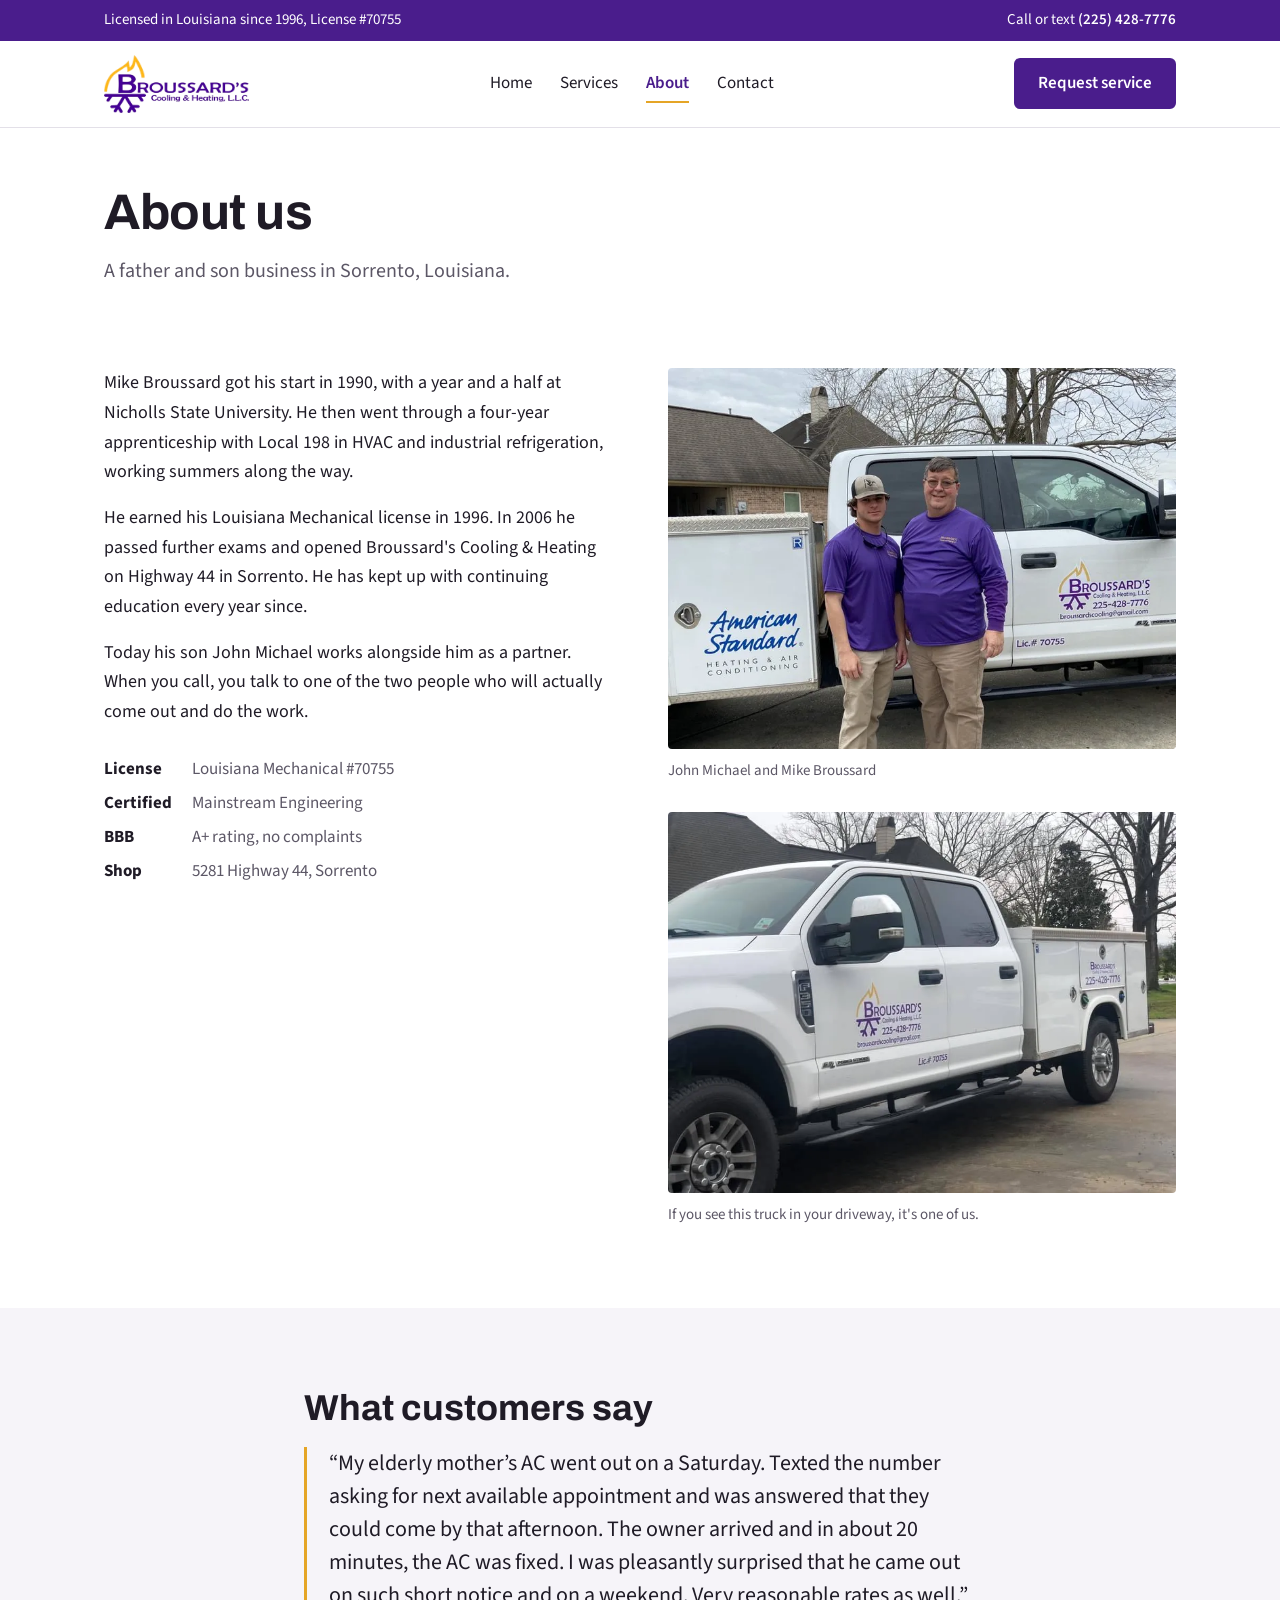
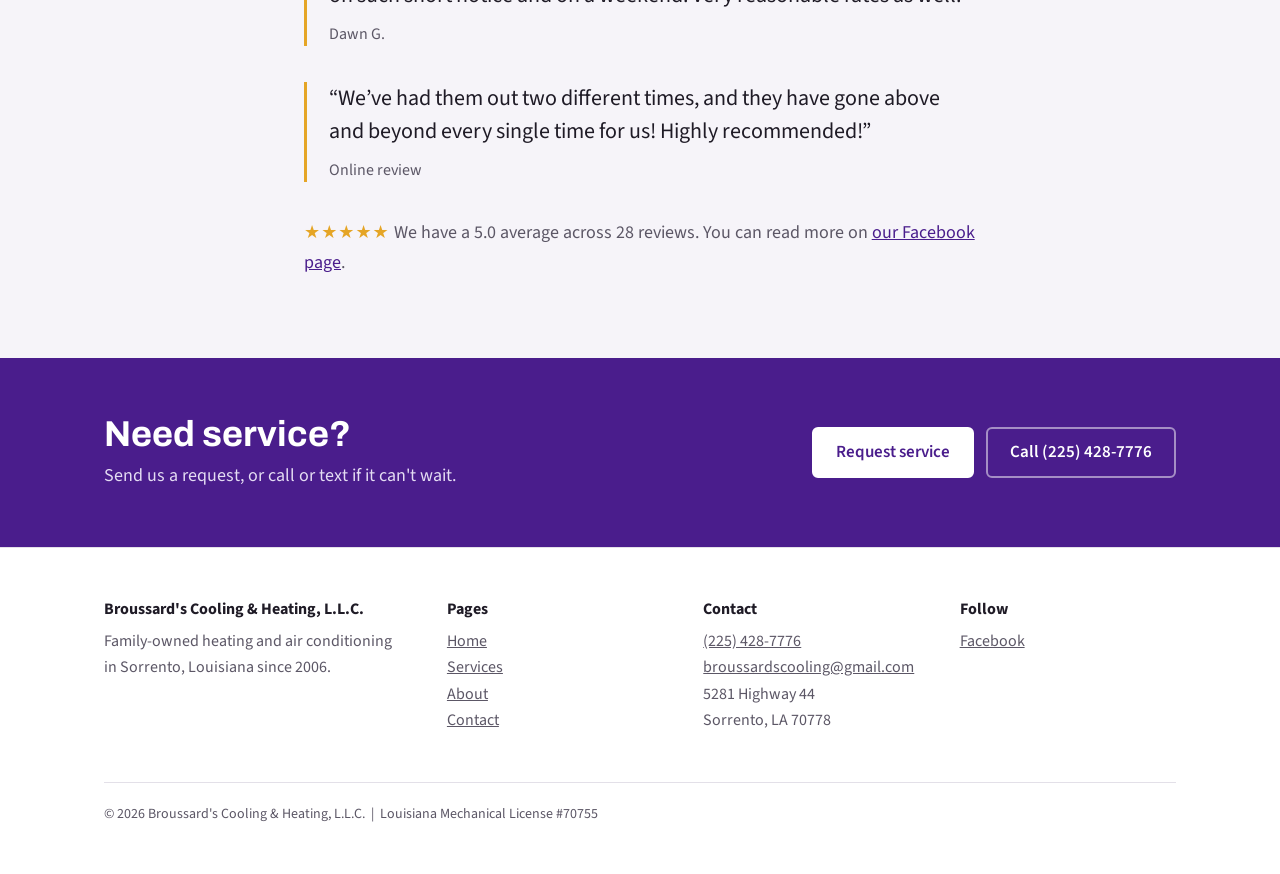
==== about.html @ a503f54e "Split site into Home, Services, About and Contact pages Move shared styles and form script into styl" ====
<!doctype html>
<html lang="en">
<head>
<meta charset="utf-8">
<meta name="viewport" content="width=device-width, initial-scale=1">
<title>About Us | Broussard's Cooling &amp; Heating, Sorrento LA</title>
<meta name="description" content="Mike Broussard has worked in air conditioning since 1990 and opened Broussard's Cooling & Heating in Sorrento in 2006. Today he works alongside his son John Michael.">
<meta name="theme-color" content="#4a1d8c">
<link rel="icon" href="img/logo.png">
<link rel="preconnect" href="https://fonts.googleapis.com">
<link rel="preconnect" href="https://fonts.gstatic.com" crossorigin>
<link href="https://fonts.googleapis.com/css2?family=Archivo:wght@600;700&family=Source+Sans+3:wght@400;600;700&display=swap" rel="stylesheet">
<link rel="stylesheet" href="styles.css">
</head>
<body>

<div class="topbar"><div class="wrap">
  <span class="lic">Licensed in Louisiana since 1996, License #70755</span>
  <span>Call or text <a href="tel:+12254287776">(225) 428-7776</a></span>
</div></div>

<header class="site-header"><div class="wrap">
  <a class="logo" href="index.html"><img src="img/logo.png" alt="Broussard's Cooling &amp; Heating, L.L.C." width="745" height="297"></a>
  <nav class="site-nav" aria-label="Main">
    <a href="index.html">Home</a>
    <a href="services.html">Services</a>
    <a href="about.html" aria-current="page">About</a>
    <a href="contact.html">Contact</a>
  </nav>
  <a class="btn" href="contact.html">Request service</a>
</div></header>

<main>

<div class="page-head"><div class="wrap">
  <h1>About us</h1>
  <p>A father and son business in Sorrento, Louisiana.</p>
</div></div>

<section class="about">
  <div class="wrap split top">
    <div>
      <p>Mike Broussard got his start in 1990, with a year and a half at Nicholls State University. He then went through a four-year apprenticeship with Local 198 in HVAC and industrial refrigeration, working summers along the way.</p>
      <p>He earned his Louisiana Mechanical license in 1996. In 2006 he passed further exams and opened Broussard's Cooling &amp; Heating on Highway 44 in Sorrento. He has kept up with continuing education every year since.</p>
      <p>Today his son John Michael works alongside him as a partner. When you call, you talk to one of the two people who will actually come out and do the work.</p>
      <dl class="facts">
        <dt>License</dt><dd>Louisiana Mechanical #70755</dd>
        <dt>Certified</dt><dd>Mainstream Engineering</dd>
        <dt>BBB</dt><dd>A+ rating, no complaints</dd>
        <dt>Shop</dt><dd>5281 Highway 44, Sorrento</dd>
      </dl>
    </div>
    <div class="svc-photos">
      <figure class="photo">
        <picture><source srcset="img/owners-truck.webp" type="image/webp"><img src="img/owners-truck.jpg" alt="John Michael and Mike Broussard standing in front of their service truck" width="750" height="1000" loading="lazy" style="aspect-ratio:4/3;object-position:50% 40%"></picture>
        <figcaption>John Michael and Mike Broussard</figcaption>
      </figure>
      <figure class="photo">
        <picture><source srcset="img/truck-side.webp" type="image/webp"><img src="img/truck-side.jpg" alt="Broussard's Cooling & Heating service truck with the company logo and license number on the door" width="960" height="720" loading="lazy"></picture>
        <figcaption>If you see this truck in your driveway, it's one of us.</figcaption>
      </figure>
    </div>
  </div>
</section>

<section class="tint" id="reviews">
  <div class="wrap narrow">
    <h2>What customers say</h2>
    <blockquote>
      “My elderly mother’s AC went out on a Saturday. Texted the number asking for next available appointment and was answered that they could come by that afternoon. The owner arrived and in about 20 minutes, the AC was fixed. I was pleasantly surprised that he came out on such short notice and on a weekend. Very reasonable rates as well.”
      <footer>Dawn G.</footer>
    </blockquote>
    <blockquote>
      “We’ve had them out two different times, and they have gone above and beyond every single time for us! Highly recommended!”
      <footer>Online review</footer>
    </blockquote>
    <p class="muted"><span class="stars" aria-hidden="true">★★★★★</span> We have a 5.0 average across 28 reviews. You can read more on <a href="https://www.facebook.com/broussardscoolingandheating/" target="_blank" rel="noopener">our Facebook page</a>.</p>
  </div>
</section>

<div class="cta-band">
  <div class="wrap">
    <div>
      <h2>Need service?</h2>
      <p>Send us a request, or call or text if it can't wait.</p>
    </div>
    <div class="actions">
      <a class="btn" href="contact.html">Request service</a>
      <a class="btn plain" href="tel:+12254287776">Call (225) 428-7776</a>
    </div>
  </div>
</div>

</main>

<footer class="site-footer"><div class="wrap">
  <div><b>Broussard's Cooling &amp; Heating, L.L.C.</b>Family-owned heating and air conditioning in Sorrento, Louisiana since 2006.</div>
  <div><b>Pages</b><ul><li><a href="index.html">Home</a></li><li><a href="services.html">Services</a></li><li><a href="about.html">About</a></li><li><a href="contact.html">Contact</a></li></ul></div>
  <div><b>Contact</b><a href="tel:+12254287776">(225) 428-7776</a><br><a href="mailto:broussardscooling@gmail.com">broussardscooling@gmail.com</a><br>5281 Highway 44<br>Sorrento, LA 70778</div>
  <div><b>Follow</b><a href="https://www.facebook.com/broussardscoolingandheating/" target="_blank" rel="noopener">Facebook</a></div>
  <p class="small">© <span class="yr">2026</span> Broussard's Cooling &amp; Heating, L.L.C. &nbsp;|&nbsp; Louisiana Mechanical License #70755</p>
</div></footer>

<div class="callbar">
  <a class="btn" href="tel:+12254287776">Call (225) 428-7776</a>
  <a class="btn plain" href="contact.html">Request service</a>
</div>

<script src="site.js"></script>
</body>
</html>
---- styles.css ----
:root{
  --bg:#ffffff; --tint:#f6f4f9; --ink:#1f1b26; --muted:#5c5766; --line:#e3e0e8;
  --brand:#4a1d8c; --brand-hover:#3b166f; --link:#4a1d8c; --gold:#e5a526;
  --head:'Archivo',system-ui,sans-serif; --body:'Source Sans 3',system-ui,-apple-system,'Segoe UI',sans-serif;
  color-scheme:light;
}
@media (prefers-color-scheme:dark){
  :root{--bg:#16141b; --tint:#1e1b25; --ink:#ecebef; --muted:#a8a3b2; --line:#302c39;
    --brand:#6e48c9; --brand-hover:#7d58d6; --link:#b9a3f0; color-scheme:dark}
}
*{box-sizing:border-box}
html{scroll-behavior:smooth}
@media (prefers-reduced-motion:reduce){html{scroll-behavior:auto}}
body{margin:0;background:var(--bg);color:var(--ink);font:400 18px/1.65 var(--body);-webkit-font-smoothing:antialiased}
img{display:block;max-width:100%;height:auto}
a{color:var(--link)}
h1,h2,h3{font-family:var(--head);font-weight:700;line-height:1.15;margin:0;color:var(--ink)}
h1{font-size:clamp(34px,4.2vw,50px);letter-spacing:-.01em}
h2{font-size:clamp(28px,3vw,36px);margin-bottom:18px}
h3{font-size:20px;margin-bottom:4px}
p{margin:0 0 16px}
p:last-child{margin-bottom:0}
.wrap{max-width:1120px;margin:0 auto;padding:0 24px}
.narrow{max-width:720px}
section{padding:80px 0;scroll-margin-top:24px}
.tint{background:var(--tint)}
.rule{border-top:1px solid var(--line)}
.muted{color:var(--muted)}
figure{margin:0}
figcaption{font-size:15px;color:var(--muted);margin-top:10px}
.photo img{border-radius:4px;width:100%;object-fit:cover}
.split{display:grid;grid-template-columns:1fr 1fr;gap:56px;align-items:center}
.split.top{align-items:start}
.more{font-weight:600}

.btn{display:inline-block;font:600 17px/1 var(--body);padding:15px 22px;border-radius:6px;text-decoration:none;border:2px solid var(--brand);background:var(--brand);color:#fff;cursor:pointer;white-space:nowrap}
.btn:hover{background:var(--brand-hover);border-color:var(--brand-hover)}
.btn.plain{background:transparent;color:var(--link);border-color:var(--line)}
.btn.plain:hover{border-color:var(--link)}
.actions{display:flex;flex-wrap:wrap;gap:12px}
:focus-visible{outline:3px solid var(--gold);outline-offset:2px}

/* top bar + header */
.topbar{background:var(--brand);color:#fff;font-size:15px}
.topbar .wrap{display:flex;justify-content:space-between;gap:16px;padding-top:8px;padding-bottom:8px}
.topbar a{color:#fff;font-weight:600;text-decoration:none}
.site-header{border-bottom:1px solid var(--line);background:var(--bg)}
.site-header .wrap{display:flex;align-items:center;justify-content:space-between;gap:24px;padding-top:14px;padding-bottom:14px}
.logo img{height:58px;width:auto}
@media (prefers-color-scheme:dark){.logo{background:#f4f2f7;border-radius:4px;padding:4px 8px}.logo img{height:48px}}
.site-nav{display:flex;gap:28px;font-size:17px}
.site-nav a{color:var(--ink);text-decoration:none;padding:4px 0;border-bottom:2px solid transparent}
.site-nav a:hover{color:var(--link)}
.site-nav a[aria-current="page"]{color:var(--link);font-weight:600;border-bottom-color:var(--gold)}

/* page heading for inner pages */
.page-head{padding:56px 0 0}
.page-head p{font-size:20px;color:var(--muted);max-width:60ch;margin-top:14px}

/* home intro */
.intro{padding:56px 0 72px}
.intro p.lede{font-size:20px;color:var(--muted);margin-top:20px}
.intro .actions{margin:28px 0 22px}
.rating{font-size:16px;color:var(--muted)}
.stars{color:var(--gold);letter-spacing:1px}
.intro .photo img{aspect-ratio:4/4.4;object-position:50% 35%}
.cols{columns:2;column-gap:32px;padding-left:20px;margin:0 0 24px}
.cols li{margin-bottom:6px;break-inside:avoid}
.home-photo img{aspect-ratio:4/3}
.cta-band{background:var(--brand);color:#fff;padding:56px 0}
.cta-band .wrap{display:flex;justify-content:space-between;align-items:center;gap:24px;flex-wrap:wrap}
.cta-band h2{color:#fff;margin:0 0 6px}
.cta-band p{color:#e4dcf3;margin:0}
.cta-band .btn{background:#fff;color:#4a1d8c;border-color:#fff}
.cta-band .btn.plain{background:transparent;color:#fff;border-color:rgba(255,255,255,.5)}
.cta-band .btn.plain:hover{border-color:#fff}

/* services */
.svc-layout{display:grid;grid-template-columns:1.1fr .9fr;gap:56px;align-items:start}
.svc-list{list-style:none;padding:0;margin:8px 0 0}
.svc-list li{padding:20px 0;border-top:1px solid var(--line)}
.svc-list li:first-child{border-top:0;padding-top:4px}
.svc-list p{color:var(--muted);margin:0}
.svc-photos{display:grid;gap:28px}
.svc-photos img{aspect-ratio:4/3}
.svc-photos .b img{object-position:50% 70%}
.brands{margin-top:28px;padding-top:20px;border-top:1px solid var(--line);color:var(--muted);font-size:17px}
.commercial{grid-template-columns:.8fr 1.2fr}
.commercial .photo img{aspect-ratio:3/4;object-position:60% 30%}
.maint ul{padding-left:22px;margin:0 0 26px}
.maint li{margin-bottom:6px}
.maint .photo img{aspect-ratio:4/3;object-position:50% 55%}
.help ol{padding-left:22px;margin:0 0 32px}
.help li{margin-bottom:12px}

/* about */
.about .photo img{aspect-ratio:4/3}
.facts{margin-top:28px;display:grid;grid-template-columns:auto 1fr;gap:6px 20px;font-size:17px}
.facts dt{font-weight:700}
.facts dd{margin:0;color:var(--muted)}
blockquote{margin:0 0 36px;padding-left:22px;border-left:3px solid var(--gold);font-size:22px;line-height:1.5}
blockquote footer{font-size:16px;color:var(--muted);margin-top:10px}

/* contact */
.contact-layout{display:grid;grid-template-columns:.8fr 1.2fr;gap:56px;align-items:start}
.details{font-size:18px}
.details div{padding:12px 0;border-top:1px solid var(--line)}
.details div:first-child{border-top:0;padding-top:0}
.details span{display:block;font-size:15px;color:var(--muted)}
.details a{font-weight:600;text-decoration:none}
.details a:hover{text-decoration:underline}
form.request{background:var(--bg);border:1px solid var(--line);border-radius:6px;padding:32px}
.row{display:grid;grid-template-columns:1fr 1fr;gap:18px}
.field{margin-bottom:18px}
.field label,.field legend{display:block;font-weight:600;font-size:16px;margin-bottom:6px;padding:0}
.field .opt{font-weight:400;color:var(--muted)}
fieldset.field{border:0;margin:0 0 18px;padding:0;min-width:0}
input[type=text],input[type=tel],input[type=email],select,textarea{width:100%;font:400 17px var(--body);color:var(--ink);background:var(--bg);border:1px solid #c9c4d1;border-radius:4px;padding:11px 12px}
@media (prefers-color-scheme:dark){input[type=text],input[type=tel],input[type=email],select,textarea{border-color:#454050}}
input:focus,select:focus,textarea:focus{outline:2px solid var(--link);outline-offset:0;border-color:var(--link)}
textarea{min-height:110px;resize:vertical}
.radios{display:flex;gap:22px;flex-wrap:wrap}
.radios label{font-weight:400;display:flex;align-items:center;gap:8px;margin:0;cursor:pointer}
.radios input{width:18px;height:18px;accent-color:var(--brand)}
.err{display:none;color:#b42318;font-size:15px;margin-top:5px}
@media (prefers-color-scheme:dark){.err{color:#ff8b7d}}
.field.bad input,.field.bad select,.field.bad textarea{border-color:#b42318}
.field.bad .err{display:block}
.hp{position:absolute;left:-9999px}
.form-note{font-size:15px;color:var(--muted);margin-top:14px}
.thanks{display:none;background:var(--bg);border:1px solid var(--line);border-radius:6px;padding:32px}
.thanks h3{font-size:24px;margin-bottom:10px}
.map{border:1px solid var(--line);border-radius:4px;overflow:hidden;aspect-ratio:4/3}
.map iframe{width:100%;height:100%;border:0;display:block}

/* faq */
.faq details{border-top:1px solid var(--line);padding:18px 0}
.faq details:last-of-type{border-bottom:1px solid var(--line)}
.faq summary{cursor:pointer;font-weight:600;font-size:19px}
.faq details p{color:var(--muted);margin:10px 0 0}

/* footer */
.site-footer{border-top:1px solid var(--line);padding:48px 0;font-size:16px;color:var(--muted)}
.site-footer .wrap{display:grid;grid-template-columns:1.4fr 1fr 1fr 1fr;gap:40px}
.site-footer b{color:var(--ink);display:block;margin-bottom:6px}
.site-footer a{color:var(--muted)}
.site-footer ul{list-style:none;margin:0;padding:0}
.site-footer .small{grid-column:1/-1;font-size:14px;border-top:1px solid var(--line);padding-top:20px;margin-top:8px}

.callbar{display:none}

@media (max-width:900px){
  .site-nav{gap:18px;font-size:16px}
  .split,.svc-layout,.commercial,.contact-layout{grid-template-columns:1fr;gap:36px}
  .intro .photo{order:-1}
  .intro .photo img,.commercial .photo img{aspect-ratio:4/3}
  .split .photo.first{order:-1}
  .site-footer .wrap{grid-template-columns:1fr 1fr}
}
@media (max-width:600px){
  body{font-size:17px}
  .wrap{padding:0 16px}
  section{padding:56px 0}
  .topbar .lic{display:none}
  .topbar .wrap{justify-content:center}
  .site-header .wrap{flex-wrap:wrap;gap:10px 18px;padding-bottom:10px}
  .site-header .btn{display:none}
  .site-nav{order:3;width:100%;justify-content:space-between;font-size:16px;gap:8px}
  .logo img{height:46px}
  .intro{padding:24px 0 48px}
  .page-head{padding:36px 0 0}
  .intro .actions .btn,.cta-band .btn{flex:1 1 100%;text-align:center}
  .cols{columns:1}
  .row{grid-template-columns:1fr;gap:0}
  form.request,.thanks{padding:22px 18px}
  blockquote{font-size:19px}
  .site-footer{padding-bottom:100px}
  .site-footer .wrap{grid-template-columns:1fr 1fr}
  .site-footer .wrap > div:first-child{grid-column:1/-1}
  .callbar{display:flex;gap:8px;position:fixed;left:0;right:0;bottom:0;z-index:10;padding:10px 12px calc(10px + env(safe-area-inset-bottom));background:var(--bg);border-top:1px solid var(--line)}
  .callbar .btn{flex:1;text-align:center;padding:14px 8px;font-size:16px}
}
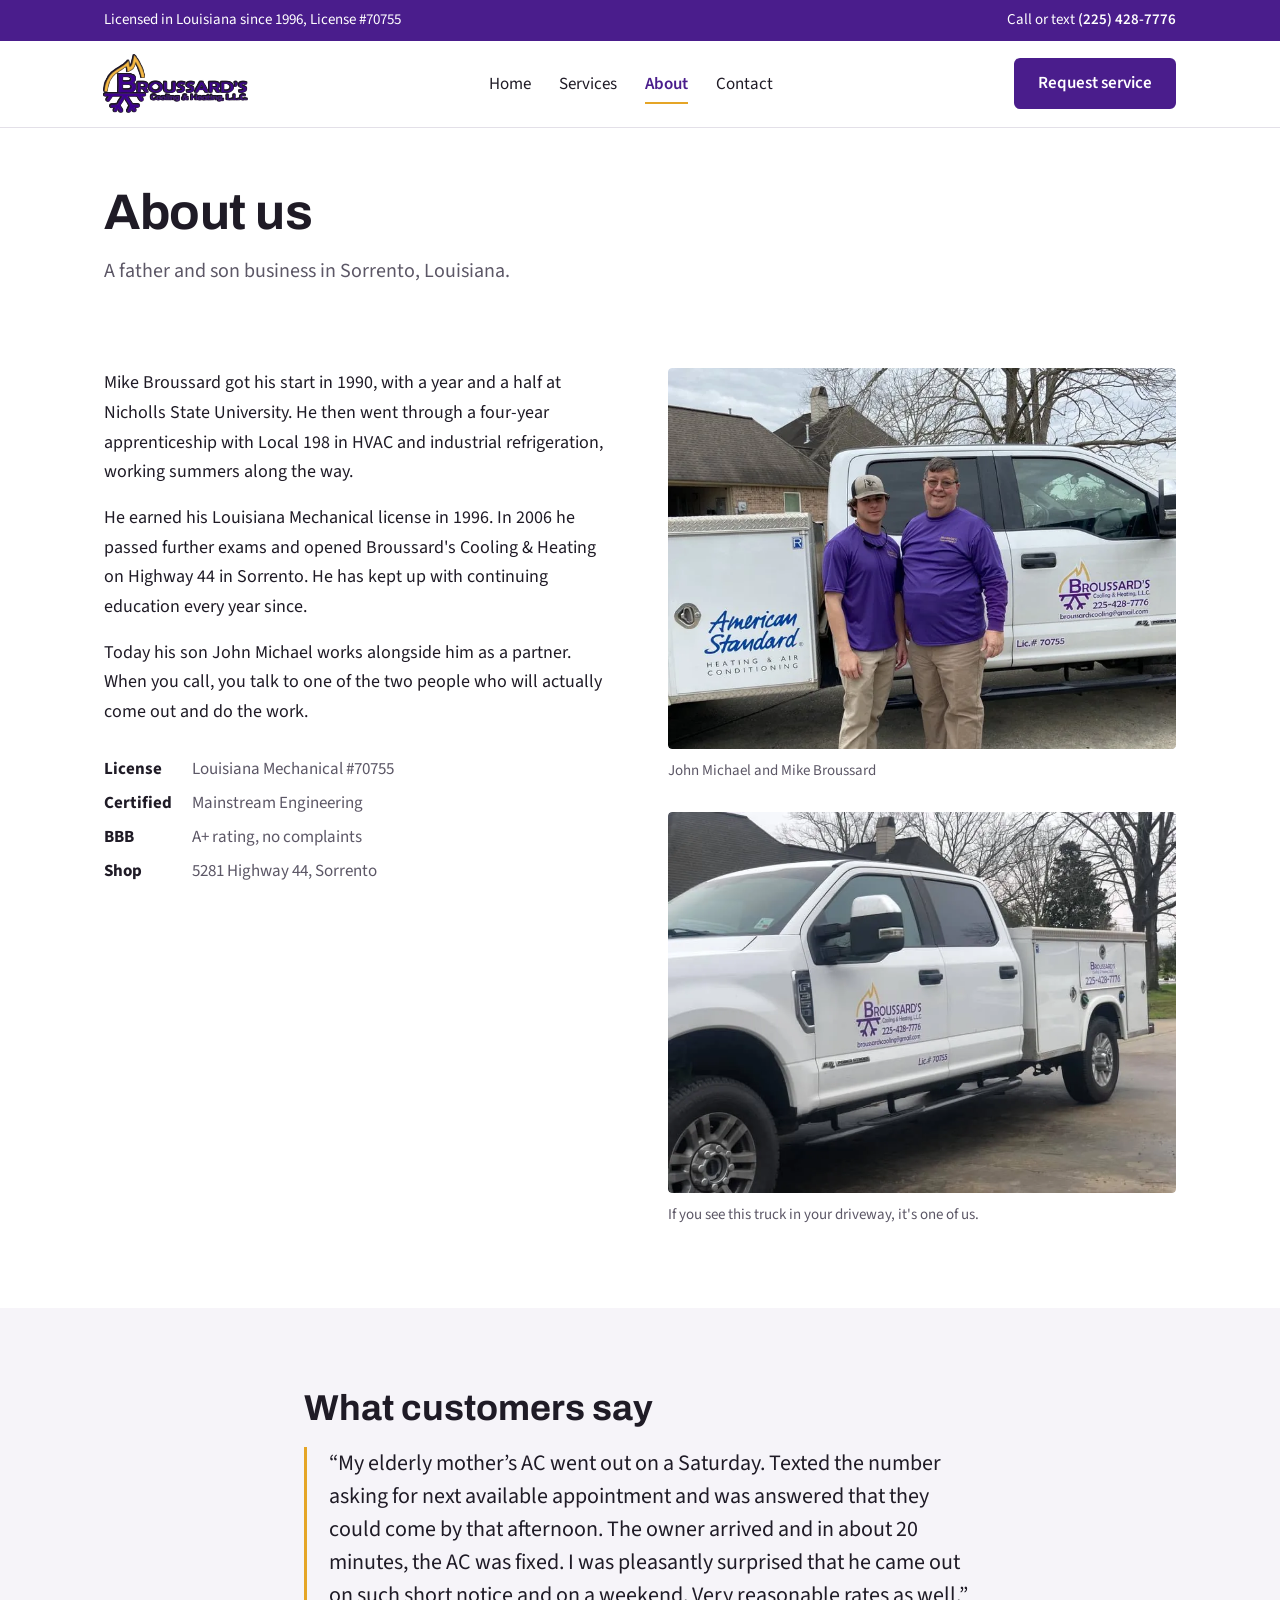
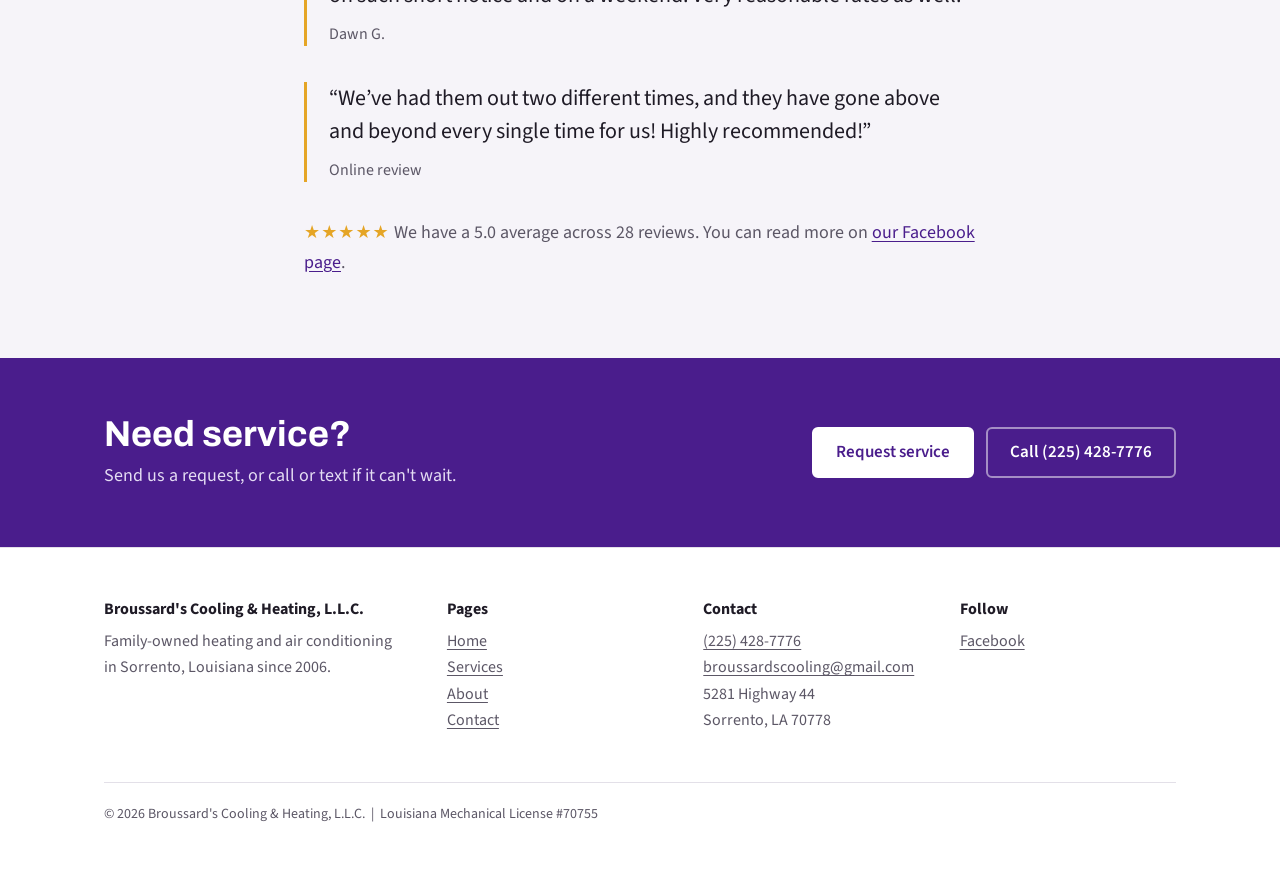
==== commit 41e851d8: "Drop the logo's light panel and outline the logo instead Re-cut logo.png with clean alpha edges (no " ====
--- a/about.html
+++ b/about.html
@@ -1,4 +1,4 @@
-<!doctype html>
+﻿<!doctype html>
 <html lang="en">
 <head>
 <meta charset="utf-8">
@@ -20,7 +20,7 @@
 </div></div>
 
 <header class="site-header"><div class="wrap">
-  <a class="logo" href="index.html"><img src="img/logo.png" alt="Broussard's Cooling &amp; Heating, L.L.C." width="745" height="297"></a>
+  <a class="logo" href="index.html"><img src="img/logo.png" alt="Broussard's Cooling &amp; Heating, L.L.C." width="1496" height="602"></a>
   <nav class="site-nav" aria-label="Main">
     <a href="index.html">Home</a>
     <a href="services.html">Services</a>
--- a/styles.css
+++ b/styles.css
@@ -1,6 +1,7 @@
 :root{
   --bg:#ffffff; --tint:#f6f4f9; --ink:#1f1b26; --muted:#5c5766; --line:#e3e0e8;
   --brand:#4a1d8c; --brand-hover:#3b166f; --link:#4a1d8c; --gold:#e5a526;
+  --ease:cubic-bezier(.2,.7,.2,1);
   --head:'Archivo',system-ui,sans-serif; --body:'Source Sans 3',system-ui,-apple-system,'Segoe UI',sans-serif;
   color-scheme:light;
 }
@@ -33,7 +34,9 @@
 .split.top{align-items:start}
 .more{font-weight:600}
 
-.btn{display:inline-block;font:600 17px/1 var(--body);padding:15px 22px;border-radius:6px;text-decoration:none;border:2px solid var(--brand);background:var(--brand);color:#fff;cursor:pointer;white-space:nowrap}
+.btn{display:inline-block;font:600 17px/1 var(--body);padding:15px 22px;border-radius:6px;text-decoration:none;border:2px solid var(--brand);background:var(--brand);color:#fff;cursor:pointer;white-space:nowrap;transition:background .2s,border-color .2s,transform .2s var(--ease),box-shadow .2s}
+.btn:hover{transform:translateY(-1px);box-shadow:0 6px 16px -8px rgba(74,29,140,.55)}
+.btn:active{transform:translateY(0) scale(.98);box-shadow:none}
 .btn:hover{background:var(--brand-hover);border-color:var(--brand-hover)}
 .btn.plain{background:transparent;color:var(--link);border-color:var(--line)}
 .btn.plain:hover{border-color:var(--link)}
@@ -46,12 +49,21 @@
 .topbar a{color:#fff;font-weight:600;text-decoration:none}
 .site-header{border-bottom:1px solid var(--line);background:var(--bg)}
 .site-header .wrap{display:flex;align-items:center;justify-content:space-between;gap:24px;padding-top:14px;padding-bottom:14px}
-.logo img{height:58px;width:auto}
-@media (prefers-color-scheme:dark){.logo{background:#f4f2f7;border-radius:4px;padding:4px 8px}.logo img{height:48px}}
+.logo img{height:58px;width:auto;
+  /* thin outline traced around the logo shape so it never blends into the page */
+  filter:drop-shadow(.6px 0 0 var(--logo-line)) drop-shadow(-.6px 0 0 var(--logo-line)) drop-shadow(0 .6px 0 var(--logo-line)) drop-shadow(0 -.6px 0 var(--logo-line))}
+:root{--logo-line:#1b1424}
+/* on the dark page a black line disappears, so trace it in light instead */
+@media (prefers-color-scheme:dark){:root{--logo-line:#f1eef6}}
 .site-nav{display:flex;gap:28px;font-size:17px}
-.site-nav a{color:var(--ink);text-decoration:none;padding:4px 0;border-bottom:2px solid transparent}
+.site-nav a{position:relative;color:var(--ink);text-decoration:none;padding:4px 0}
 .site-nav a:hover{color:var(--link)}
-.site-nav a[aria-current="page"]{color:var(--link);font-weight:600;border-bottom-color:var(--gold)}
+.site-nav a[aria-current="page"]{color:var(--link);font-weight:600}
+/* underline: grows in on hover; the current page keeps a solid gold bar */
+.site-nav a::after{content:"";position:absolute;left:0;right:0;bottom:-2px;height:2px;background:var(--gold);transform:scaleX(0);transform-origin:left;transition:transform .35s var(--ease)}
+.site-nav a:hover::after{transform:scaleX(1)}
+.site-nav a[aria-current="page"]::after{display:none}
+.nav-bar{position:absolute;left:0;right:0;bottom:-2px;height:2px;background:var(--gold);view-transition-name:nav-bar}
 
 /* page heading for inner pages */
 .page-head{padding:56px 0 0}
@@ -179,4 +191,53 @@
   .site-footer .wrap > div:first-child{grid-column:1/-1}
   .callbar{display:flex;gap:8px;position:fixed;left:0;right:0;bottom:0;z-index:10;padding:10px 12px calc(10px + env(safe-area-inset-bottom));background:var(--bg);border-top:1px solid var(--line)}
   .callbar .btn{flex:1;text-align:center;padding:14px 8px;font-size:16px}
-}
+  .callbar{animation:slide-up .5s var(--ease) .5s both}
+}
+
+/* ---------- Motion ---------- */
+
+/* Page-to-page: cross-fade the content, keep the header still, slide the nav underline */
+@view-transition{navigation:auto}
+.topbar{view-transition-name:topbar}
+.site-header{view-transition-name:site-header}
+::view-transition-old(root){animation:vt-out .16s ease-in both}
+::view-transition-new(root){animation:vt-in .38s var(--ease) both}
+::view-transition-group(nav-bar){animation-duration:.42s;animation-timing-function:var(--ease)}
+@keyframes vt-out{to{opacity:0}}
+@keyframes vt-in{from{opacity:0;transform:translateY(10px)}}
+
+/* Scroll reveal: site.js adds .reveal, then .in once the element is on screen */
+.reveal{opacity:0;transform:translateY(18px);transition:opacity .7s var(--ease),transform .7s var(--ease);transition-delay:var(--d,0s)}
+.reveal.in{opacity:1;transform:none}
+.photo picture{display:block;overflow:hidden;border-radius:4px}
+.photo.reveal{transform:none}
+.photo.reveal img{transform:scale(1.06);transition:transform 1.4s var(--ease);transition-delay:var(--d,0s)}
+.photo.reveal.in img{transform:none}
+.photo.in img{transition:transform .8s var(--ease)}
+.photo:hover img,.photo.reveal.in:hover img{transform:scale(1.03)}
+
+/* Links: underline drifts down a touch on hover */
+a{text-underline-offset:3px;transition:text-underline-offset .2s,color .2s}
+a:hover{text-underline-offset:5px}
+
+/* FAQ answers slide open (browsers without support just open instantly) */
+.faq details{interpolate-size:allow-keywords}
+.faq details::details-content{height:0;overflow:clip;transition:height .35s var(--ease),content-visibility .35s allow-discrete}
+.faq details[open]::details-content{height:auto}
+.faq summary{transition:color .2s}
+.faq summary:hover{color:var(--link)}
+
+/* Form feedback */
+.field.nudge input,.field.nudge select,.field.nudge textarea{animation:nudge .4s ease}
+@keyframes nudge{20%{transform:translateX(-5px)}40%{transform:translateX(5px)}60%{transform:translateX(-3px)}80%{transform:translateX(2px)}}
+.thanks.show{animation:vt-in .5s var(--ease) both}
+.map iframe{opacity:0;transition:opacity .6s}
+.map iframe.loaded{opacity:1}
+@keyframes slide-up{from{transform:translateY(100%)}}
+
+@media (prefers-reduced-motion:reduce){
+  *,*::before,*::after{animation:none !important;transition:none !important}
+  ::view-transition-group(*),::view-transition-old(*),::view-transition-new(*){animation:none !important}
+  .reveal,.photo.reveal img{opacity:1;transform:none}
+  .map iframe{opacity:1}
+}
